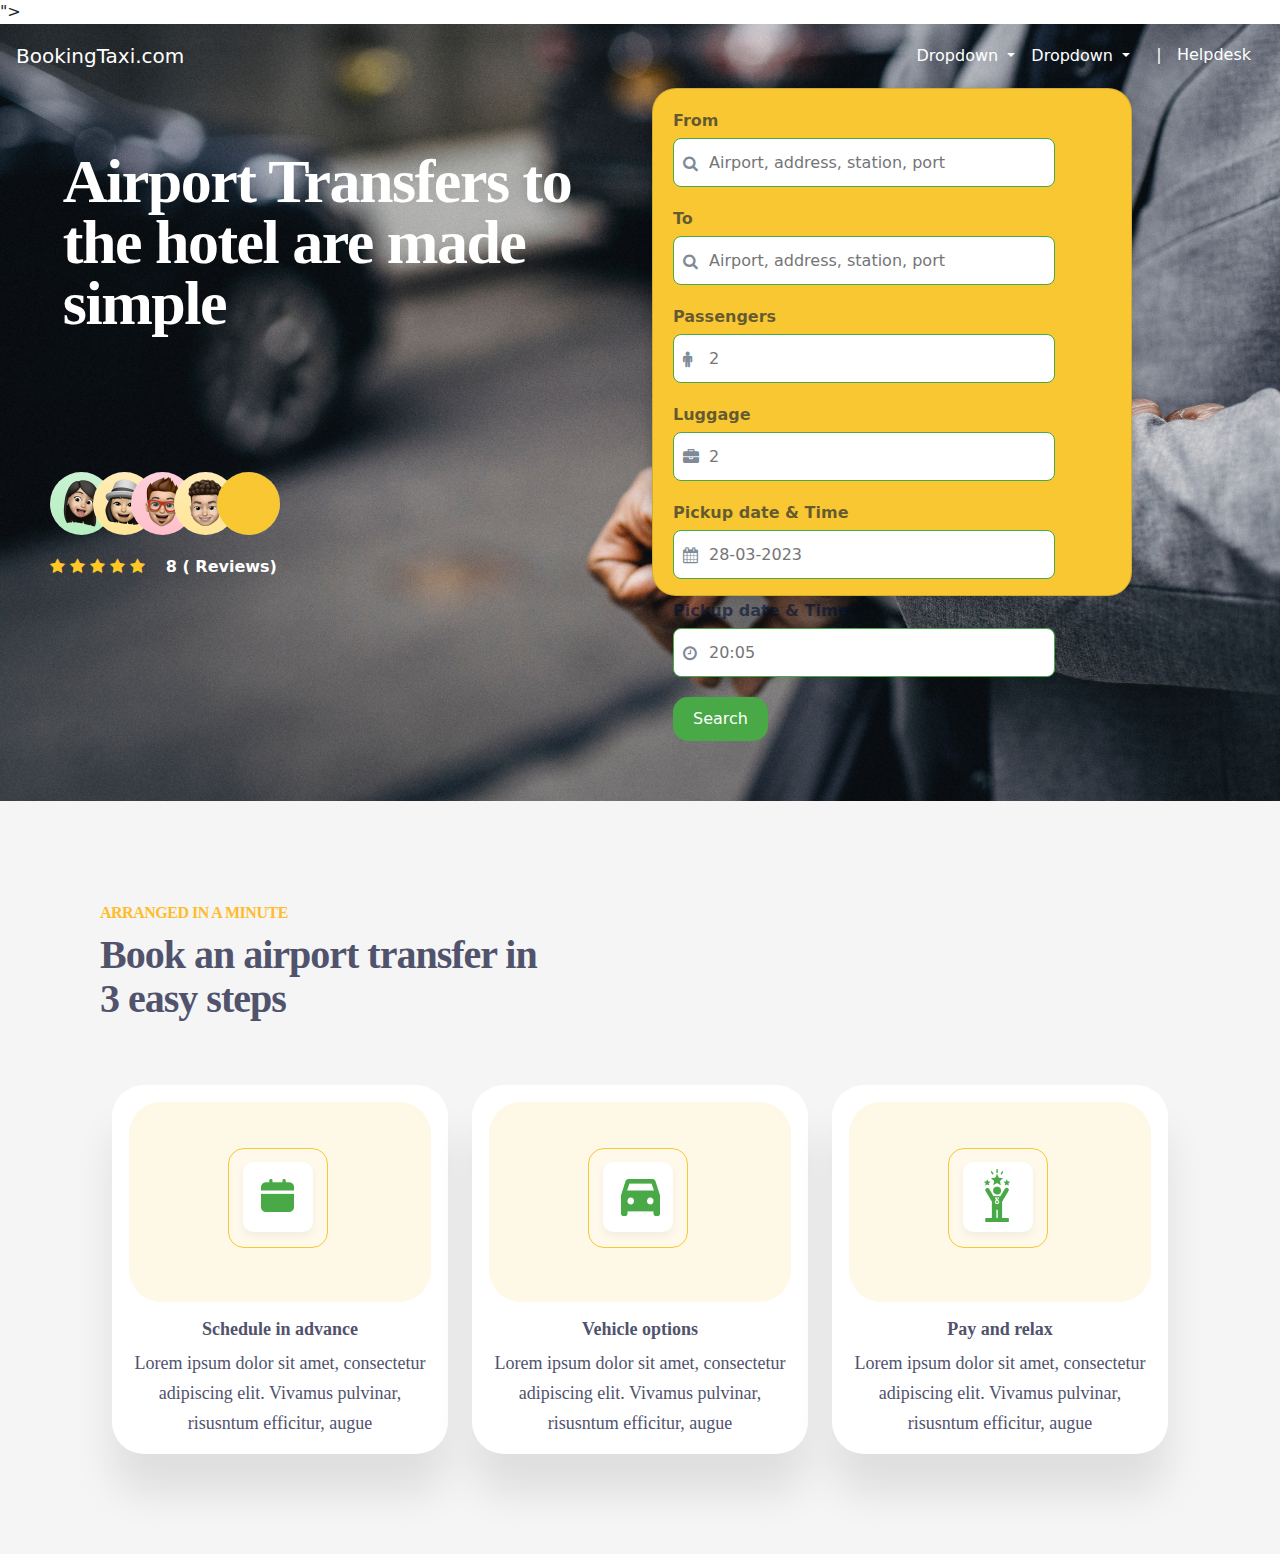
==== bookingtaxi.html @ 2730c4b6 "new" ====
<!DOCTYPE html>
<html lang="en">

<head>
    <meta charset="UTF-8">
    <meta http-equiv="X-UA-Compatible" content="IE=edge">
    <meta name="viewport" content="width=device-width, initial-scale=1.0">
    <title>BookingTaxi</title>
    <link rel="stylesheet" href="	https://cdn.jsdelivr.net/npm/bootstrap@5.3.0-alpha1/dist/css/bootstrap.min.css">
    <script src="https://cdn.jsdelivr.net/npm/bootstrap@5.3.0-alpha1/dist/js/bootstrap.bundle.min.js"></script>
    <link rel="stylesheet" href="st.css">
    <link rel="stylesheet" href="https://cdnjs.cloudflare.com/ajax/libs/font-awesome/4.7.0/css/font-awesome.min.css">">
</head>

<body>
    <div class="main">

        <div class="container-fluid">
            <div class="row">
                <div class="col-12 p-1">
                    <nav class="navbar navbar-expand-lg bg-transparent">
                        <div class="container-fluid">
                            <a class="navbar-brand text-white" href="#">BookingTaxi.com</a>
                            <button class="navbar-toggler" type="button" data-bs-toggle="collapse"
                                data-bs-target="#navbarSupportedContent" aria-controls="navbarSupportedContent"
                                aria-expanded="false" aria-label="Toggle navigation">
                                <span class="navbar-toggler-icon"></span>
                            </button>
                            <div class="collapse navbar-collapse justify-content-end" id="navbarSupportedContent">
                                <ul class="navbar-nav mr-auto ">
                                    <li class="nav-item dropdown">
                                        <a class="nav-link dropdown-toggle text-white" href="#" role="button"
                                            data-bs-toggle="dropdown" aria-expanded="false">
                                            Dropdown
                                        </a>
                                        <ul class="dropdown-menu">
                                            <li><a class="dropdown-item" href="#">Action</a></li>
                                            <li><a class="dropdown-item" href="#">Another action</a></li>
                                            <li>
                                                <hr class="dropdown-divider">
                                            </li>
                                            <li><a class="dropdown-item" href="#">Something else here</a></li>
                                        </ul>
                                    </li>
                                    <li class="nav-item dropdown">
                                        <a class="nav-link dropdown-toggle text-white" href="#" role="button"
                                            data-bs-toggle="dropdown" aria-expanded="false">
                                            Dropdown
                                        </a>
                                        <ul class="dropdown-menu">
                                            <li><a class="dropdown-item" href="#">Action</a></li>
                                            <li><a class="dropdown-item" href="#">Another action</a></li>
                                            <li>
                                                <hr class="dropdown-divider">
                                            </li>
                                            <li><a class="dropdown-item" href="#">Something else here</a></li>
                                        </ul>
                                    </li> &nbsp;
                                    <a class="btn btn-transparent text-white" href="#" role="button">| &nbsp;
                                        Helpdesk</a>
                                </ul>

                            </div>
                        </div>
                    </nav>
                </div>
            </div>
        </div>
        <div class="row">
            <div class="col-md-6">
                <div class="heading">
                    <h4>Airport Transfers to the hotel are made simple </h4>
                </div>
                <div class="icons">
                    <img src="img/Ellipse 1.jpg" width="63px" height="63px">
                    <img src="img/Ellipse 2.jpg" width="63px" height="63px" style="position: relative;right: 25px;">
                    <img src="img/Ellipse 3.jpg" width="63px" height="63px" style="position: relative;right: 55px;">
                    <img src="img/Ellipse 4.jpg" width="63px" height="63px" style="position: relative;right: 80px;">
                    <img src="img/Ellipse 5.jpg" width="63px" height="63px" style="position: relative;right: 105px;">

                </div>
                <div class="star">
                    <i class="fa fa-star" style="color: #FFC728;position: relative;"></i>
                    <i class="fa fa-star" style="color: #FFC728;"></i>
                    <i class="fa fa-star" style="color: #FFC728;"></i>
                    <i class="fa fa-star" style="color: #FFC728;"></i>
                    <i class="fa fa-star" style="color: #FFC728;"></i>&nbsp; &nbsp; <strong style="color: white;">
                        8 ( Reviews)</strong>
                </div>
            </div>
            <div class="col-md-6">
                <div class="booking">
                    <form>
                        <div class="form-group">
                            <label for="name">From</label>
                            <div class="input-icon">
                                <i class="fa fa-search"></i>
                                <input type="text" id="name" name="name" placeholder="Airport, address, station, port">
                            </div>
                        </div>
                        <div class="form-group">
                            <label for="email">To</label>
                            <div class="input-icon">
                                <i class="fa fa-search"></i>
                                <input type="email" id="email" name="email"
                                    placeholder="Airport, address, station, port">
                            </div>
                        </div>
                        <div class="form-group">
                            <label for="password">Passengers</label>
                            <div class="input-icon">
                                <i class="fa fa-male"></i>
                                <input type="password" id="password" name="password" placeholder="2">
                            </div>
                        </div>
                        <div class="form-group">
                            <label for="password">Luggage</label>
                            <div class="input-icon">
                                <i class="fa fa-briefcase"></i>
                                <input type="password" id="password" name="password" placeholder="2">
                            </div>
                        </div>
                        <div class="form-group">
                            <label for="password">Pickup date & Time</label>
                            <div class="input-icon">
                                <i class="fa fa-calendar"></i>
                                <input type="password" id="password" name="password" placeholder="28-03-2023">
                            </div>
                        </div>
                        <div class="form-group">
                            <label for="password">Pickup date & Time</label>
                            <div class="input-icon">
                                <i class="fa fa-clock-o"></i>
                                <input type="password" id="password" name="password" placeholder="20:05">
                            </div>
                        </div>
                        <button type="search">Search</button>
                    </form>


                </div>

            </div>



        </div>
    </div>
    <div class="outer">
        <div class="inner">
            <h6>ARRANGED IN A MINUTE</h6>
            <p> Book an airport transfer in <br> 3 easy steps</p>
        </div>

        <br><br>
        <div class="container">
            <div class="row">
              <div class="col-md-4">
                <div class="card">
                    <div class="card1">
                        <div class="card2">
                            <div class="card3">
                                <img src="img/card1.jpg" alt="">
                            </div>
                           
                        </div>
                        
                    </div>
                 
                  <div class="card-body">
                    <h5 class="card-title">Schedule in advance</h5>
                    <p class="card-text">Lorem ipsum dolor sit amet, consectetur adipiscing elit. Vivamus pulvinar, risusntum efficitur, augue </p>
                  
                  </div>
                </div>
              </div>
              <div class="col-md-4">
                <div class="card">
                    <div class="card11">
                        <div class="card22">
                            <div class="card33">
                                <img src="img/card2.jpg" alt="">
                            </div>
                           
                        </div>
                        
                    </div>
                  <div class="card-body">
                    <h5 class="card-title">Vehicle options</h5>
                    <p class="card-text">Lorem ipsum dolor sit amet, consectetur adipiscing elit. Vivamus pulvinar, risusntum efficitur, augue </p>
                  
                  </div>
                </div>
              </div>
              <div class="col-md-4">
                <div class="card">
                    <div class="card111">
                        <div class="card222">
                            <div class="card333">
                                <img src="img/card3.jpg" alt="">
                            </div>
                           
                        </div>
                        
                    </div>
                  <div class="card-body">
                    <h5 class="card-title">Pay and relax</h5>
                    <p class="card-text">Lorem ipsum dolor sit amet, consectetur adipiscing elit. Vivamus pulvinar, risusntum efficitur, augue </p>
                    
                  </div>
                </div>
              </div>
            </div>
          </div>
          
    </div>



</body>

</html>
---- st.css ----
.main {
    width: 100%;
    background-image: url(img/background.jpg);

    height: 777px;
    background-size: cover;
    background-position: center;
    background-repeat: no-repeat;
}

.heading h4 {
    width: 589px;
    height: 183px;
    font-family: 'IBM Plex Sans';
    font-style: normal;
    font-weight: 700;
    font-size: 62px;
    line-height: 61px;

    align-items: center;
    letter-spacing: -1.5px;
    margin-top: 10%;
    margin-left: 10%;
    color: #FFFFFF;
}

.icons {
    position: relative;
    top: 130px;
    left: 50px;
}

.icons img {
    border-radius: 35px;
}

.star {
    position: relative;
    top: 150px;
    left: 50px;
}

.booking {
    background: #F8C732;
    border: 1px solid rgba(0, 17, 51, 0.15);
    box-shadow: 0px 0px 15px rgba(0, 0, 0, 0.25);
    border-radius: 24px;
    height: 508px;
    width: 480px;
    padding: 20px;
    box-sizing: border-box;
}

.form-group {
    margin-bottom: 20px;
}

.form-group label {
    display: block;
    font-weight: bold;
    margin-bottom: 5px;
}

.input-icon {
    position: relative;
}

.input-icon i {
    position: absolute;
    left: 10px;
    top: 50%;
    transform: translateY(-50%);
    color: #7E8A96;
}

.input-icon input {
    padding-left: 35px;
    background: #FFFFFF;
    box-sizing: border-box;
height: 49px;
width: 382px;
    border: 1px solid #48A946;
    border-radius: 8px;
}

button[type="search"] {
    background-color: #48A946;
    color: #FFFFFF;
    border: none;
    padding: 10px 20px;
    border-radius: 15px;
    cursor: pointer;
}
.form-group label{
    color: rgba(0, 17, 51, 0.6);
    align-items: center;
}
.outer{
    background: #F5F5F5;
    padding: 100px;
}
.inner h6{
    color:  #FFBC2B;
    font-family: 'IBM Plex Sans';
font-style: normal;
font-weight: 700;
font-size: 16px;
line-height: 24px;
display: flex;
letter-spacing: -0.5px;
text-transform: uppercase;
}
.inner p{
    font-family: 'IBM Plex Sans';
font-style: normal;
font-weight: 700;
font-size: 40px;
line-height: 44px;
display: flex;
align-items: center;
letter-spacing: -1px;
color: #51536D;
}
.card-text{
    font-family: 'IBM Plex Sans';
font-style: normal;
font-weight: 400;
font-size: 18px;
line-height: 30px;
display: flex;
align-items: center;
text-align: center;
color: #51536D;
}
.card-title{
    font-family: 'IBM Plex Sans';
font-style: normal;
font-weight: 700;
font-size: 18px;
line-height: 22px;
align-items: center;
text-align: center;
color: #51536D;

}
.card1{
    background: rgba(248, 199, 50, 0.12);
    box-sizing: border-box;
    display: block;
    width: 90%;
    height: 200px;
    border-radius: 32px;
    padding: 20px;
    margin-top: 5%;
    margin-left: 5%;
}
.card2{
width: 100px;
height: 100px;
margin-left: 30%;
margin-top: 10%;
background: rgba(255, 255, 255, 0.2);
border: 1px solid #F8C732;
border-radius: 16px;
}
.card3{
    background: #FFFFFF;
    box-shadow: 0px 4px 9px rgba(0, 0, 0, 0.05);
width: 70px;
height: 70px;
background: #FFFFFF;
border-radius: 10px;
margin-top: 13%;
margin-left: 15%;

}
.card3 img{
    margin-top: 25%;
    margin-left: 25%;
}
.card11{
    background: rgba(248, 199, 50, 0.12);
    box-sizing: border-box;
    display: block;
    width: 90%;
    height: 200px;
    border-radius: 32px;
    padding: 20px;
    margin-top: 5%;
    margin-left: 5%;
}
.card22{
width: 100px;
height: 100px;
margin-left: 30%;
margin-top: 10%;
background: rgba(255, 255, 255, 0.2);
border: 1px solid #F8C732;
border-radius: 16px;
}
.card33{
    background: #FFFFFF;
    box-shadow: 0px 4px 9px rgba(0, 0, 0, 0.05);
width: 70px;
height: 70px;
background: #FFFFFF;
border-radius: 10px;
margin-top: 13%;
margin-left: 15%;

}
.card33 img{
    margin-top: 25%;
    margin-left: 25%;
}
.card111{
    background: rgba(248, 199, 50, 0.12);
    box-sizing: border-box;
    display: block;
    width: 90%;
    height: 200px;
    border-radius: 32px;
    padding: 20px;
    margin-top: 5%;
    margin-left: 5%;
}
.card222{
width: 100px;
height: 100px;
margin-left: 30%;
margin-top: 10%;
background: rgba(255, 255, 255, 0.2);
border: 1px solid #F8C732;
border-radius: 16px;
}
.card333{
    background: #FFFFFF;
    box-shadow: 0px 4px 9px rgba(0, 0, 0, 0.05);
width: 70px;
height: 70px;
background: #FFFFFF;
border-radius: 10px;
margin-top: 13%;
margin-left: 15%;

}
.card333 img{
    margin-top: 10%;
    margin-left: 30%;
}
.card{
    background: #FFFFFF;
    box-shadow: 0px 40px 40px rgba(0, 0, 0, 0.09);
    border-radius: 32px;
    border: none;
}
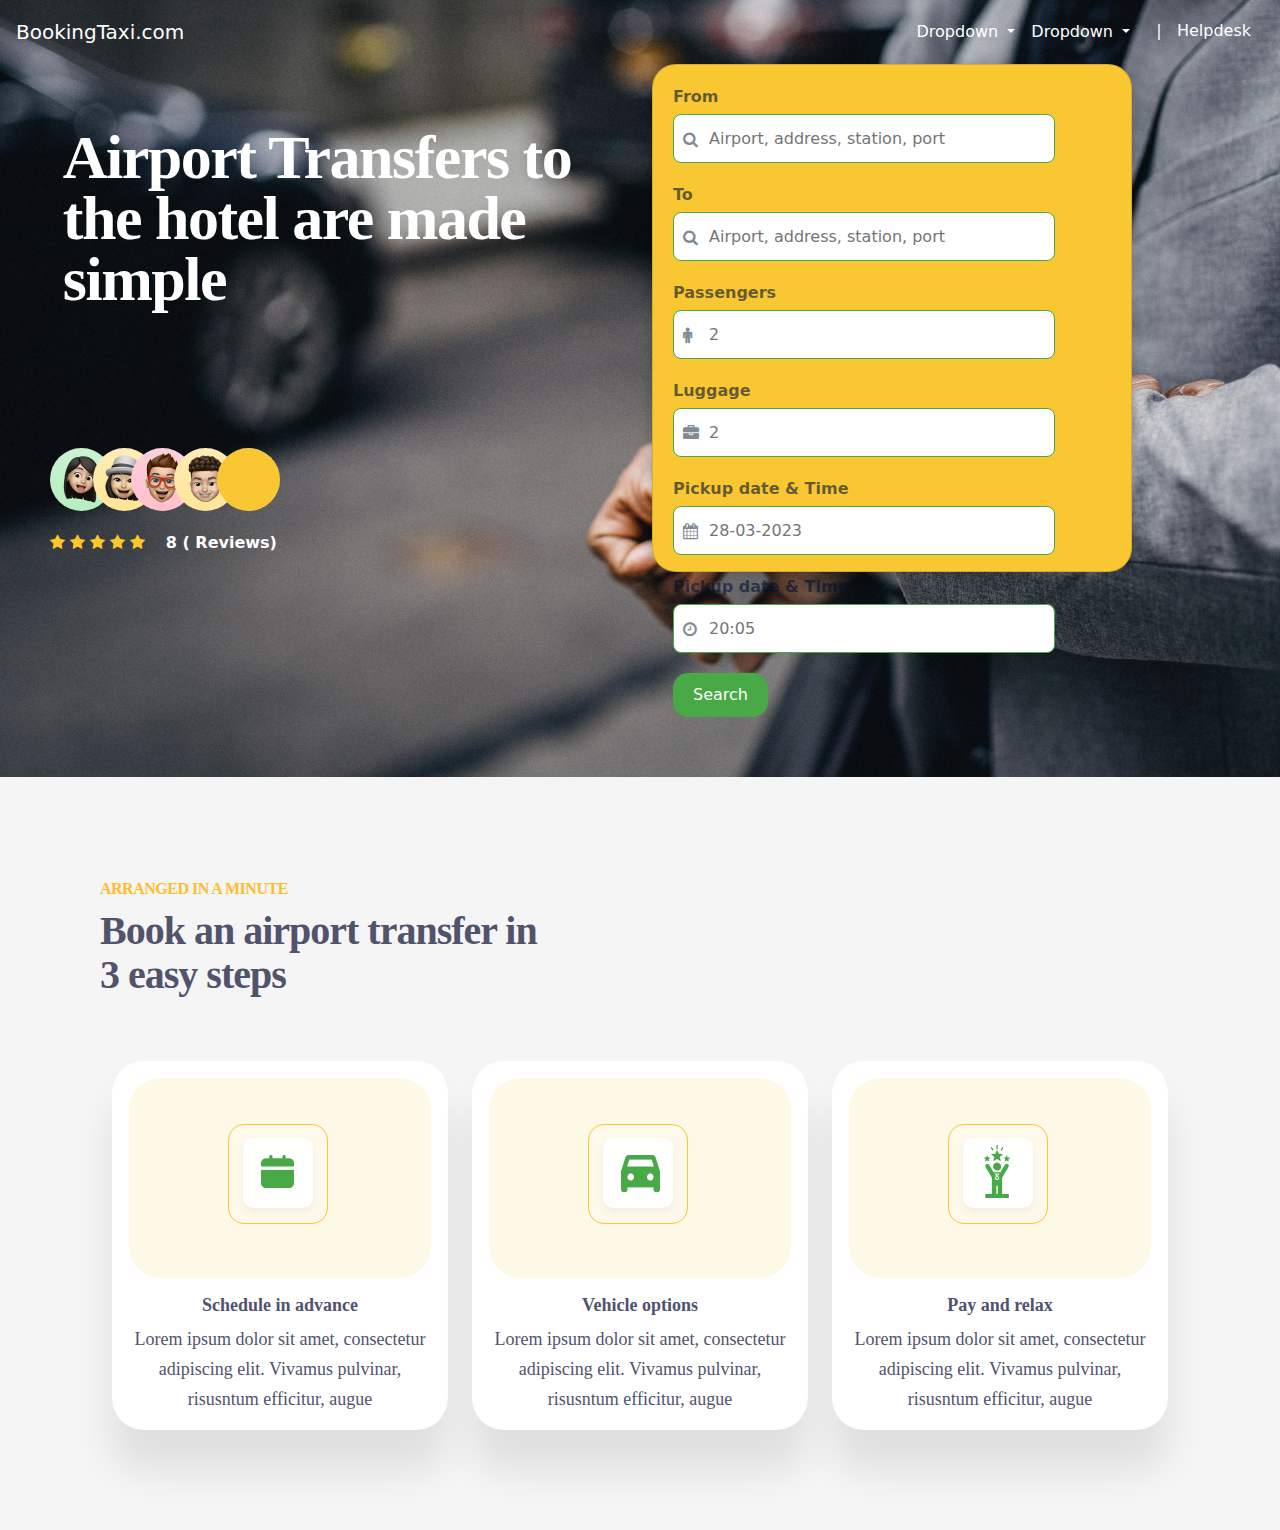
==== commit fb2bcd1d: "new" ====
--- a/bookingtaxi.html
+++ b/bookingtaxi.html
@@ -9,7 +9,7 @@
     <link rel="stylesheet" href="	https://cdn.jsdelivr.net/npm/bootstrap@5.3.0-alpha1/dist/css/bootstrap.min.css">
     <script src="https://cdn.jsdelivr.net/npm/bootstrap@5.3.0-alpha1/dist/js/bootstrap.bundle.min.js"></script>
     <link rel="stylesheet" href="st.css">
-    <link rel="stylesheet" href="https://cdnjs.cloudflare.com/ajax/libs/font-awesome/4.7.0/css/font-awesome.min.css">">
+    <link rel="stylesheet" href="https://cdnjs.cloudflare.com/ajax/libs/font-awesome/4.7.0/css/font-awesome.min.css">
 </head>
 
 <body>
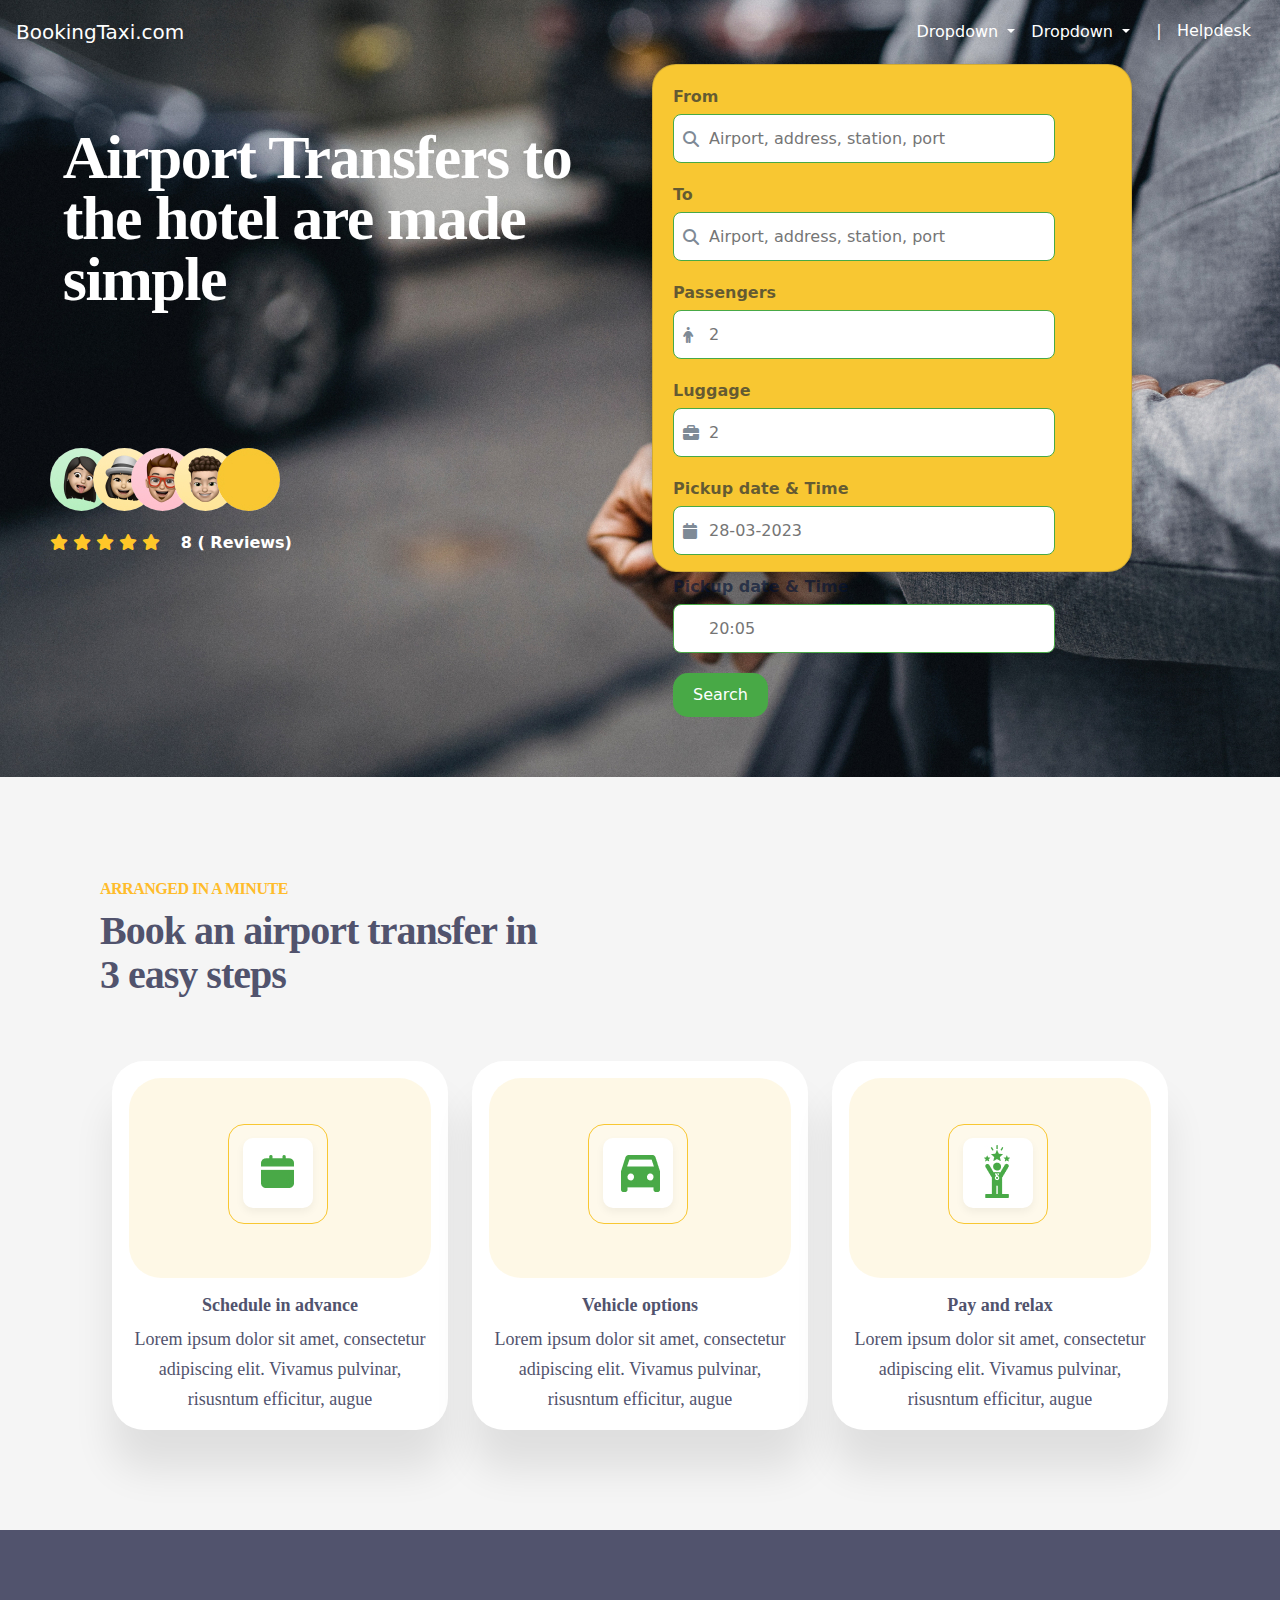
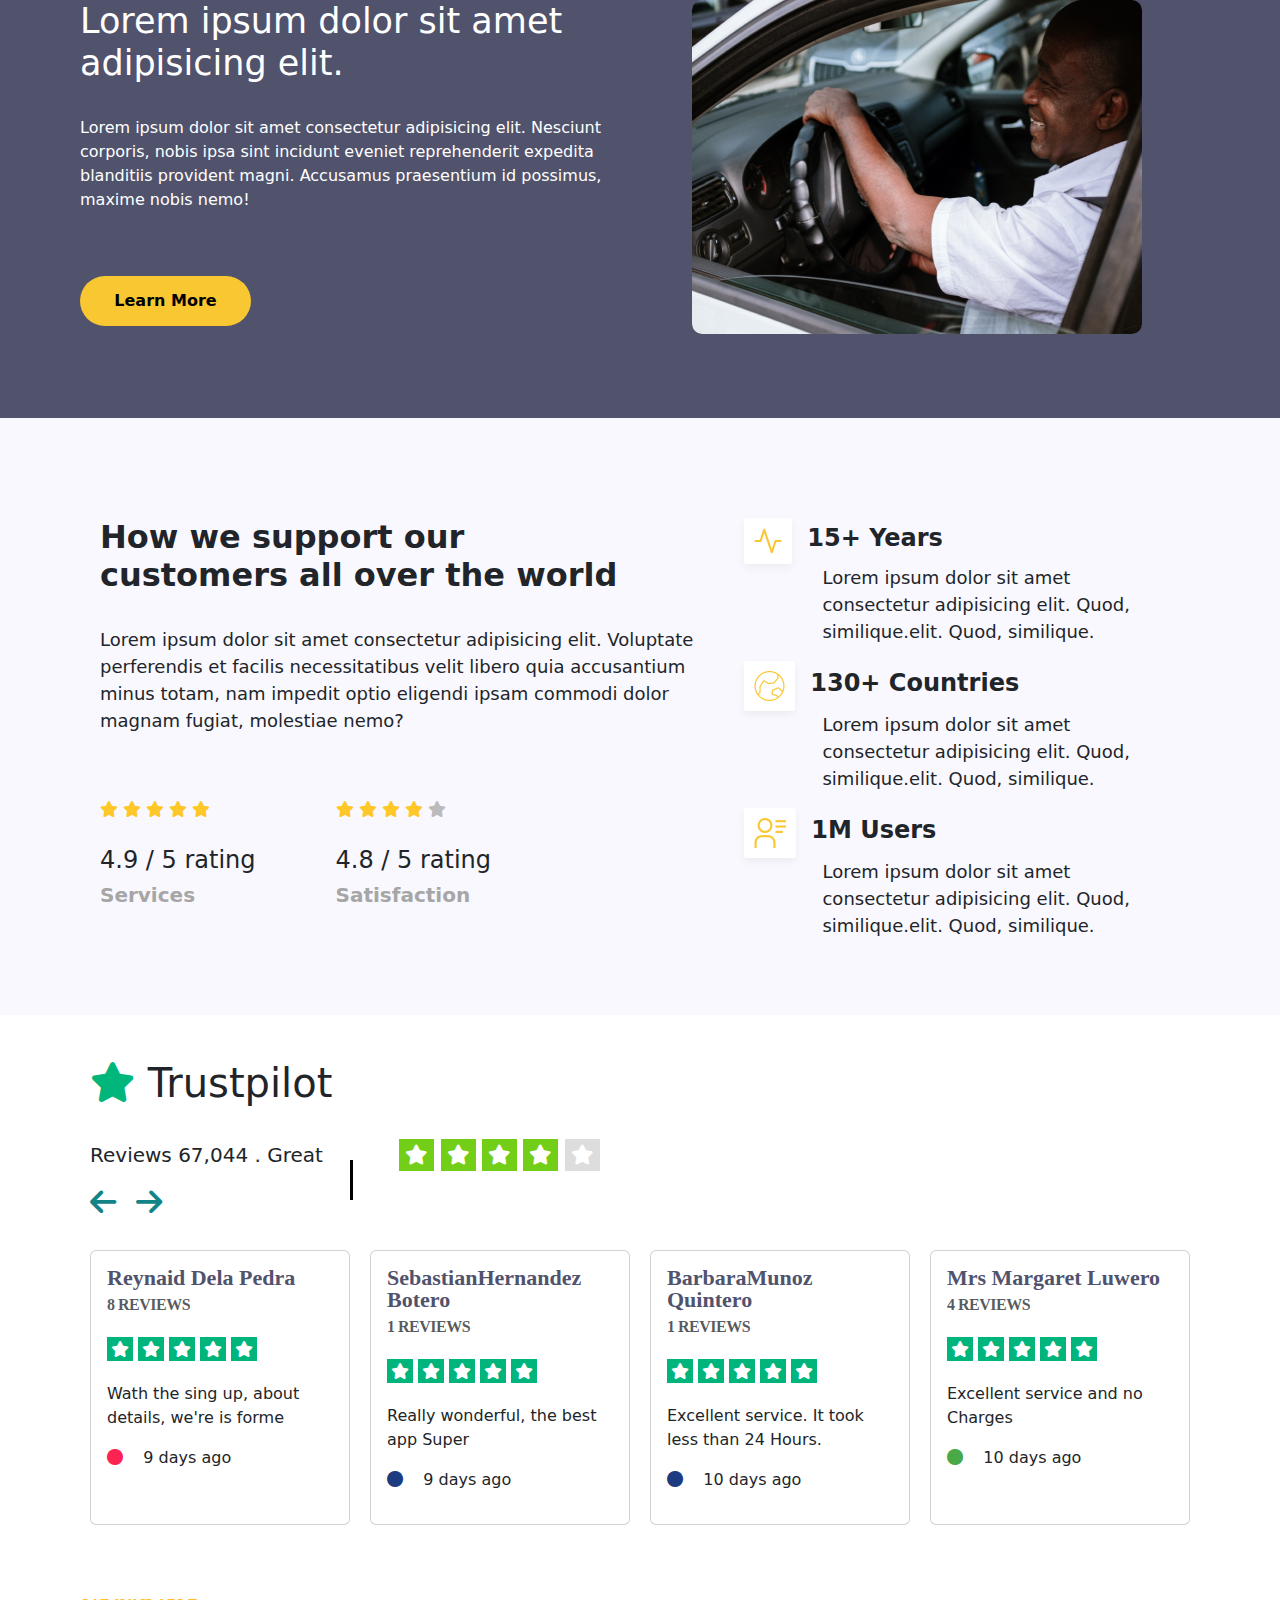
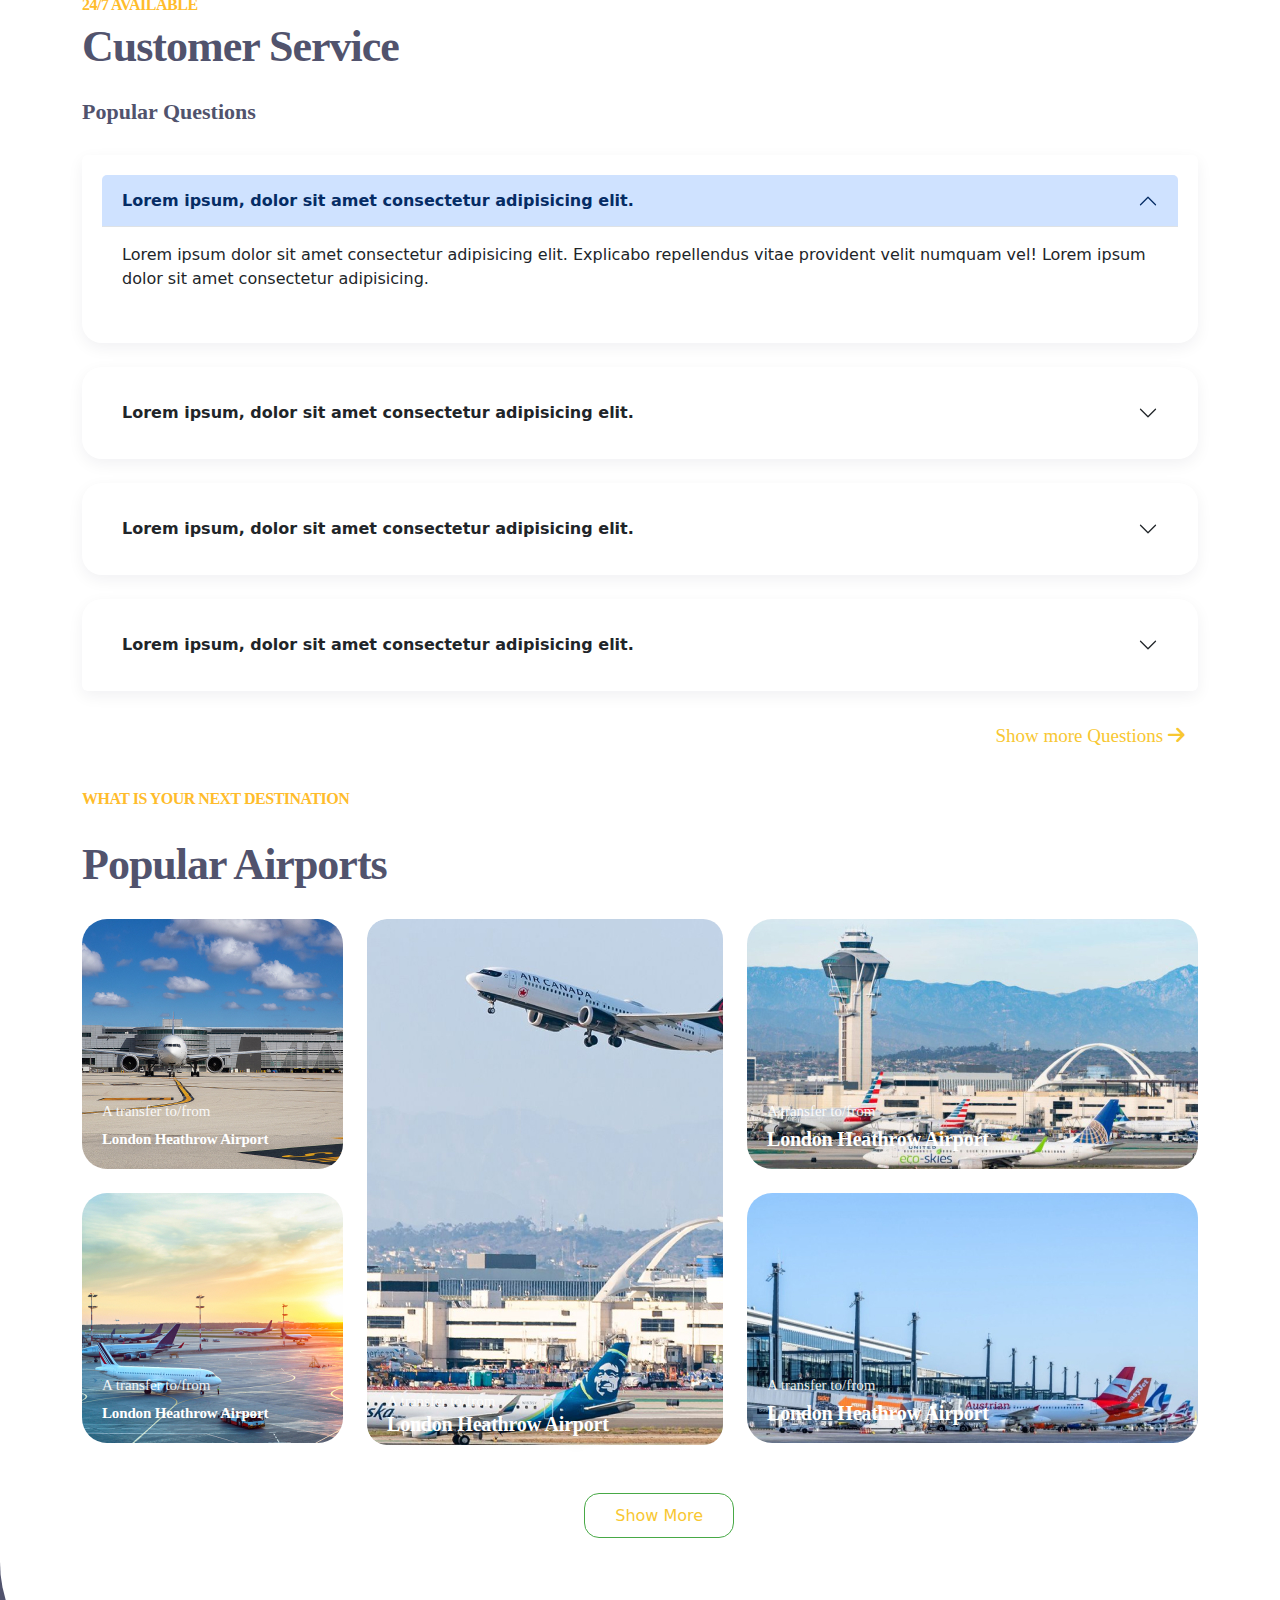
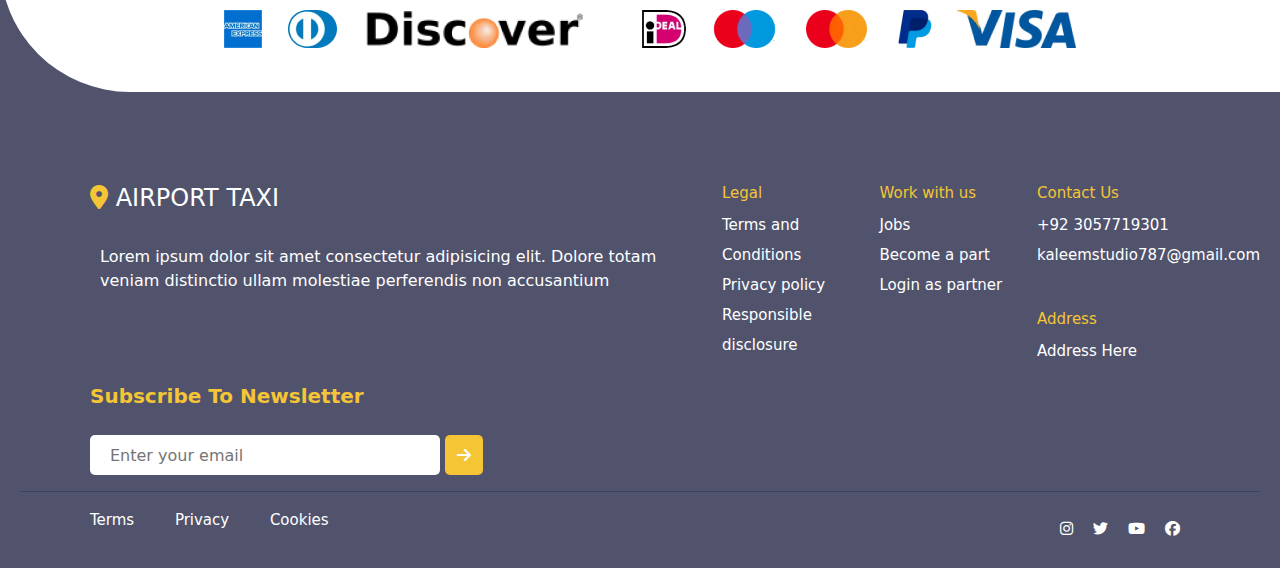
==== commit d3ec788f: "new" ====
--- a/bookingtaxi.html
+++ b/bookingtaxi.html
@@ -10,6 +10,8 @@
     <script src="https://cdn.jsdelivr.net/npm/bootstrap@5.3.0-alpha1/dist/js/bootstrap.bundle.min.js"></script>
     <link rel="stylesheet" href="st.css">
     <link rel="stylesheet" href="https://cdnjs.cloudflare.com/ajax/libs/font-awesome/4.7.0/css/font-awesome.min.css">
+    <link rel="stylesheet" href="https://cdnjs.cloudflare.com/ajax/libs/font-awesome/6.3.0/css/all.min.css">
+ 
 </head>
 
 <body>
@@ -79,7 +81,7 @@
                     <img src="img/Ellipse 5.jpg" width="63px" height="63px" style="position: relative;right: 105px;">
 
                 </div>
-                <div class="star">
+                <div class="st">
                     <i class="fa fa-star" style="color: #FFC728;position: relative;"></i>
                     <i class="fa fa-star" style="color: #FFC728;"></i>
                     <i class="fa fa-star" style="color: #FFC728;"></i>
@@ -153,69 +155,461 @@
         </div>
 
         <br><br>
+        <div class="divcard">
+            <div class="container">
+                <div class="row">
+                    <div class="col-md-4">
+                        <div class="card">
+                            <div class="card1">
+                                <div class="card2">
+                                    <div class="card3">
+                                        <img src="img/card1.jpg" alt="">
+                                    </div>
+    
+                                </div>
+    
+                            </div>
+    
+                            <div class="card-body">
+                                <h5 class="card-title">Schedule in advance</h5>
+                                <p class="card-text">Lorem ipsum dolor sit amet, consectetur adipiscing elit. Vivamus
+                                    pulvinar, risusntum efficitur, augue </p>
+    
+                            </div>
+                        </div>
+                    </div>
+                    <div class="col-md-4">
+                        <div class="card">
+                            <div class="card11">
+                                <div class="card22">
+                                    <div class="card33">
+                                        <img src="img/card2.jpg" alt="">
+                                    </div>
+    
+                                </div>
+    
+                            </div>
+                            <div class="card-body">
+                                <h5 class="card-title">Vehicle options</h5>
+                                <p class="card-text">Lorem ipsum dolor sit amet, consectetur adipiscing elit. Vivamus
+                                    pulvinar, risusntum efficitur, augue </p>
+    
+                            </div>
+                        </div>
+                    </div>
+                    <div class="col-md-4">
+                        <div class="card">
+                            <div class="card111">
+                                <div class="card222">
+                                    <div class="card333">
+                                        <img src="img/card3.jpg" alt="">
+                                    </div>
+    
+                                </div>
+    
+                            </div>
+                            <div class="card-body">
+                                <h5 class="card-title">Pay and relax</h5>
+                                <p class="card-text">Lorem ipsum dolor sit amet, consectetur adipiscing elit. Vivamus
+                                    pulvinar, risusntum efficitur, augue </p>
+    
+                            </div>
+                        </div>
+                    </div>
+                </div>
+            </div>
+        </div>
+       
+
+    </div>
+    <div class="outer2">
+        <div class="container-fluid1">
+            <div class="row">
+                <div class="col-md-6">
+                    <h3>Lorem ipsum dolor sit amet adipisicing elit.</h3><br>
+                    <p>Lorem ipsum dolor sit amet consectetur adipisicing elit. Nesciunt corporis, nobis ipsa sint
+                        incidunt eveniet reprehenderit expedita blanditiis provident magni. Accusamus praesentium id
+                        possimus,<br> maxime nobis nemo!</p>
+                    <br><br>
+                    <button>Learn More</button>
+                </div>
+                <div class="col-md-6">
+                    <img class="img-fluid" src="/img/img.png" alt="">
+                </div>
+
+            </div>
+        </div>
+    </div>
+    <!-- section -->
+    <div class="container-fluid2">
+        <div class="row">
+            <div class="col-md-7">
+                <h2>How we support our <br> customers all over the world</h2><br>
+                <p>Lorem ipsum dolor sit amet consectetur adipisicing elit. Voluptate perferendis et facilis
+                    necessitatibus velit libero quia accusantium minus totam, nam impedit optio eligendi ipsam
+                    commodi dolor magnam fugiat, molestiae nemo?</p><br><br>
+                <div class="star">
+                    <div class="star1">
+                        <i class="fa fa-star" style="color: #FFC728;"></i>
+                        <i class="fa fa-star" style="color: #FFC728;"></i>
+                        <i class="fa fa-star" style="color: #FFC728;"></i>
+                        <i class="fa fa-star" style="color: #FFC728;"></i>
+                        <i class="fa fa-star" style="color: #FFC728;"></i>
+                        <br><br>
+                        <h4>4.9 / 5 rating</h4>
+                        <h5>Services</h5>
+                    </div>
+                    <div class="Star2">
+                        <i class="fa fa-star" style="color: #FFC728;"></i>
+                        <i class="fa fa-star" style="color: #FFC728;"></i>
+                        <i class="fa fa-star" style="color: #FFC728;"></i>
+                        <i class="fa fa-star" style="color: #FFC728;"></i>
+                        <i class="fa fa-star" style="color: #BBBBBB;"></i>
+                        <br><br>
+                        <h4>4.8 / 5 rating</h4>
+                        <h5>Satisfaction</h5>
+                    </div>
+                </div>
+
+
+
+            </div>
+            <div class="col-md-5">
+                <div class="years1">
+                    <div class="years">
+                        <img src="img/Vector1.png" alt="">&nbsp;&nbsp;
+                        <strong>15+ Years</strong>
+                        <p>Lorem ipsum dolor sit amet consectetur adipisicing elit. Quod, similique.elit. Quod,
+                            similique.</p>
+                    </div>
+                    <div class="years">
+                        <img src="img/Vecto2r.png" alt=""> &nbsp;
+                        <strong>130+ Countries </strong>
+                        <p>Lorem ipsum dolor sit amet consectetur adipisicing elit. Quod, similique.elit. Quod,
+                            similique.</p>
+                    </div>
+                    <div class="years">
+                        <img src="img/Vector3.png" alt=""> &nbsp;
+                        <strong>1M Users</strong>
+                        <p>Lorem ipsum dolor sit amet consectetur adipisicing elit. Quod, similique.elit. Quod,
+                            similique.</p>
+                    </div>
+                </div>
+
+            </div>
+        </div>
+    </div>
+    <br>
+    <!-- section -->
+    <div class="count">
         <div class="container">
+            <div class="head">
+                <h1><i class="fa-solid fa-star" style="color:  #00B67A;"></i> Trustpilot</h1><br>
+    
+                <div class="star">
+                    <p>Reviews 67,044 . Great
+                        <i class="fa-solid fa-star" style="color: white;"></i>
+                        <i class="fa-solid fa-star" style="color: white;"></i>
+                        <i class="fa-solid fa-star" style="color: white;"></i>
+                        <i class="fa-solid fa-star" style="color: white;"></i>
+                        <i class="fa-solid fa-star"
+                            style="color: white; background-color: #DDDDDD;border: 1px solid #DDDDDD;"></i>
+                    </p>
+                </div>
+                <div class="vl"></div>
+                <div class="icon">
+                    <i class="fa-sharp fa-solid fa-arrow-left" style="color: #128387;"></i> &nbsp;&nbsp;
+                    <i class="fa-sharp fa-solid fa-arrow-right" style="color: #128387;"></i>
+                </div>
+            </div>
+            <div class="cards">
+                <div class="card" style="width: 18rem;">
+                    <div class="card-body">
+                        <h5 class="card-title">Reynaid Dela Pedra</h5>
+                        <h6 class="card-subtitle mb-2 text-muted">8 reviews</h6>
+                        <div class="star-1">
+                            <i class="fa-solid fa-star" style="color: white;"></i>
+                            <i class="fa-solid fa-star" style="color: white;"></i>
+                            <i class="fa-solid fa-star" style="color: white;"></i>
+                            <i class="fa-solid fa-star" style="color: white;"></i>
+                            <i class="fa-solid fa-star" style="color: white;"></i>
+                        </div>
+                        <p class="card-text">Wath the sing up, about details, we're is forme</p>
+                        <p> <i class="fa-solid fa-circle" style="color: #FF2353;"></i> &nbsp;&nbsp; 9 days ago</p>
+                    </div>
+                </div>
+                <div class="card" style="width: 18rem;">
+                    <div class="card-body">
+                        <h5 class="card-title">SebastianHernandez Botero</h5>
+                        <h6 class="card-subtitle mb-2 text-muted">1 reviews</h6>
+                        <div class="star-1">
+                            <i class="fa-solid fa-star" style="color: white;"></i>
+                            <i class="fa-solid fa-star" style="color: white;"></i>
+                            <i class="fa-solid fa-star" style="color: white;"></i>
+                            <i class="fa-solid fa-star" style="color: white;"></i>
+                            <i class="fa-solid fa-star" style="color: white;"></i>
+                        </div>
+                        <p class="card-text">Really wonderful, the best app Super</p>
+                        <p> <i class="fa-solid fa-circle" style="color: #1D3B80;"></i> &nbsp;&nbsp; 9 days ago</p>
+                    </div>
+                </div>
+                <div class="card" style="width: 18rem;">
+                    <div class="card-body">
+                        <h5 class="card-title">BarbaraMunoz Quintero</h5>
+                        <h6 class="card-subtitle mb-2 text-muted">1 reviews</h6>
+                        <div class="star-1">
+                            <i class="fa-solid fa-star" style="color: white;"></i>
+                            <i class="fa-solid fa-star" style="color: white;"></i>
+                            <i class="fa-solid fa-star" style="color: white;"></i>
+                            <i class="fa-solid fa-star" style="color: white;"></i>
+                            <i class="fa-solid fa-star" style="color: white;"></i>
+                        </div>
+                        <p class="card-text">Excellent service. It took less than 24 Hours.</p>
+                        <p> <i class="fa-solid fa-circle" style="color: #1D3B80;"></i> &nbsp;&nbsp; 10 days ago</p>
+                    </div>
+                </div>
+                <div class="card" style="width: 18rem;">
+                    <div class="card-body">
+                        <h5 class="card-title">Mrs Margaret Luwero</h5>
+                        <h6 class="card-subtitle mb-2 text-muted">4 reviews</h6>
+                        <div class="star-1">
+                            <i class="fa-solid fa-star" style="color: white;"></i>
+                            <i class="fa-solid fa-star" style="color: white;"></i>
+                            <i class="fa-solid fa-star" style="color: white;"></i>
+                            <i class="fa-solid fa-star" style="color: white;"></i>
+                            <i class="fa-solid fa-star" style="color: white;"></i>
+                        </div>
+                        <p class="card-text">Excellent service and no <br> Charges</p>
+                        <p> <i class="fa-solid fa-circle" style="color: #48A946;"></i> &nbsp;&nbsp; 10 days ago</p>
+                    </div>
+                </div>
+    
+            </div>
+        </div>
+    </div>
+
+<br><br>
+
+
+<!-- section -->
+    <div class="container">
+        <h6>24/7 Available</h6>
+        <h4>Customer Service</h4><br>
+        <h5>Popular Questions</h5>
+    </div>
+    <br>
+    <div class="container">
+        <div class="accordion" id="accordionExample">
+            <div class="accordion-item">
+                <h2 class="accordion-header" id="headingOne">
+                    <button class="accordion-button" type="button" data-bs-toggle="collapse"
+                        data-bs-target="#collapseOne" aria-expanded="true" aria-controls="collapseOne">
+                        <strong>Lorem ipsum, dolor sit amet consectetur adipisicing elit.</strong>
+                    </button>
+                </h2>
+                <div id="collapseOne" class="accordion-collapse collapse show" aria-labelledby="headingOne"
+                    data-bs-parent="#accordionExample">
+                    <div class="accordion-body">
+                        <p>Lorem ipsum dolor sit amet consectetur adipisicing elit. Explicabo repellendus vitae
+                            provident velit numquam vel! Lorem ipsum dolor sit amet consectetur adipisicing.</p>
+                    </div>
+                </div>
+            </div> <br>
+            <div class="accordion-item">
+                <h2 class="accordion-header" id="headingTwo">
+                    <button class="accordion-button collapsed" type="button" data-bs-toggle="collapse"
+                        data-bs-target="#collapseTwo" aria-expanded="false" aria-controls="collapseTwo">
+                        <strong>Lorem ipsum, dolor sit amet consectetur adipisicing elit.</strong>
+                    </button>
+                </h2>
+                <div id="collapseTwo" class="accordion-collapse collapse" aria-labelledby="headingTwo"
+                    data-bs-parent="#accordionExample">
+                    <div class="accordion-body">
+                        <p>Lorem ipsum dolor sit amet consectetur adipisicing elit. Explicabo repellendus vitae
+                            provident velit numquam vel! Lorem ipsum dolor sit amet consectetur adipisicing.</p>
+                    </div>
+                </div>
+            </div><br>
+            <div class="accordion-item">
+                <h2 class="accordion-header" id="headingThree">
+                    <button class="accordion-button collapsed" type="button" data-bs-toggle="collapse"
+                        data-bs-target="#collapseThree" aria-expanded="false" aria-controls="collapseThree">
+                        <strong>Lorem ipsum, dolor sit amet consectetur adipisicing elit.</strong>
+                    </button>
+                </h2>
+                <div id="collapseThree" class="accordion-collapse collapse" aria-labelledby="headingThree"
+                    data-bs-parent="#accordionExample">
+                    <div class="accordion-body">
+                        <p>Lorem ipsum dolor sit amet consectetur adipisicing elit. Explicabo repellendus vitae
+                            provident velit numquam vel! Lorem ipsum dolor sit amet consectetur adipisicing.</p>
+                    </div>
+                </div>
+            </div><br>
+            <div class="accordion-item">
+                <h2 class="accordion-header" id="headingThree">
+                    <button class="accordion-button collapsed " type="button" data-bs-toggle="collapse"
+                        data-bs-target="#collapseThree" aria-expanded="false" aria-controls="collapseThree">
+                        <strong>Lorem ipsum, dolor sit amet consectetur adipisicing elit.</strong>
+                    </button>
+                </h2>
+                <div id="collapseThree" class="accordion-collapse collapse" aria-labelledby="headingThree"
+                    data-bs-parent="#accordionExample">
+                    <div class="accordion-body">
+                        <p>Lorem ipsum dolor sit amet consectetur adipisicing elit. Explicabo repellendus vitae
+                            provident velit numquam vel! Lorem ipsum dolor sit amet consectetur adipisicing.</p>
+                    </div>
+                </div>
+            </div>
+            <br>
+        </div>
+        <div class="button1">
+            <a class="btn btn-transparent" href="#" role="button">Show more Questions
+                <i class="fa fa-arrow-right" aria-hidden="true"></i>
+            </a>
+        </div>
+
+    </div>
+    <br><br><br>
+    <div class="container">
+        <h6>WHAT IS YOUR NEXT DESTINATION</h6><br>
+        <h4>Popular Airports</h4><br>
+        <div class="row">
+            <div class="col-md-3">
+                <div class="img1">
+                    <div class="par1">
+                        <p>A transfer to/from</p>
+                    </div>
+                    <div class="par2">
+                        <p>London Heathrow Airport</p>
+                    </div>
+                </div><br>
+                <div class="img2">
+                    <div class="par1">
+                        <p>A transfer to/from</p>
+                    </div>
+                    <div class="par2">
+                        <p>London Heathrow Airport</p>
+                    </div>
+
+                </div>
+            </div>
+            <div class="col-md-4">
+                <div class="img3">
+                    <div class="p1">
+                        <p>A transfer to/from</p>
+                    </div>
+                      <div class="p2">   <p>London Heathrow Airport</p>
+                    </div>
+                     
+                </div>
+            </div>
+            <div class="col-md-5">
+                <div class="img11">
+                    <div class="par11">
+                        <p>A transfer to/from</p>
+                    </div>
+                    <div class="par22">
+                        <p>London Heathrow Airport</p>
+                    </div>
+                </div><br>
+                <div class="img22">
+                    <div class="par11">
+                        <p>A transfer to/from</p>
+                    </div>
+                    <div class="par22">
+                        <p>London Heathrow Airport</p>
+                    </div>
+
+                </div>
+            </div>
+        </div>
+          <br><br>
+          <div class="button2">
+            <a href="#" class="button">Show More</a>
+          </div>
+    </div>
+<br>
+<div class="container-fluid  foot" style="background-color: #51536D;">
+    <div class="container-fluid foot">
+        <div class="footer1">
+            <div class="container">
+                <table align="center">
+                    <tr>
+                        <td><img src="img/amex.png.webp.png" alt="" width="38px" height="38px"></td>
+                        <td><img src="img/dinersclub2.png.webp.png" alt="" width="49px" height="38px"></td>
+                        <td><img src="img/discovercard3.png.webp.png" alt="" width="218px" height="38px"></td>
+                        <td><img src="img/ideal4.png.webp.png" alt="" width="44px" height="38px"></td>
+                        <td><img src="img/maestro5.png.webp.png" alt="" width="63px" height="38px"></td>
+                        <td><img src="img/mastercard6.png.webp.png" alt="" width="61px" height="38px"></td>
+                        <td><img src="img/paypal7.png.webp.png" alt="" width="34px" height="38px"></td>
+                        <td><img src="img/visa8.png.webp.png" alt="" width="119px" height="38px"></td>
+                    </tr>
+                   </table>
+            </div>
+
+        </div>
+    </div>
+</div>
+<!-- footer -->
+<div class="footer3">
+    <div class="container-fluid"><br><br><br>
+        <div class="footer">
             <div class="row">
-              <div class="col-md-4">
-                <div class="card">
-                    <div class="card1">
-                        <div class="card2">
-                            <div class="card3">
-                                <img src="img/card1.jpg" alt="">
-                            </div>
-                           
-                        </div>
-                        
-                    </div>
-                 
-                  <div class="card-body">
-                    <h5 class="card-title">Schedule in advance</h5>
-                    <p class="card-text">Lorem ipsum dolor sit amet, consectetur adipiscing elit. Vivamus pulvinar, risusntum efficitur, augue </p>
-                  
-                  </div>
-                </div>
-              </div>
-              <div class="col-md-4">
-                <div class="card">
-                    <div class="card11">
-                        <div class="card22">
-                            <div class="card33">
-                                <img src="img/card2.jpg" alt="">
-                            </div>
-                           
-                        </div>
-                        
-                    </div>
-                  <div class="card-body">
-                    <h5 class="card-title">Vehicle options</h5>
-                    <p class="card-text">Lorem ipsum dolor sit amet, consectetur adipiscing elit. Vivamus pulvinar, risusntum efficitur, augue </p>
-                  
-                  </div>
-                </div>
-              </div>
-              <div class="col-md-4">
-                <div class="card">
-                    <div class="card111">
-                        <div class="card222">
-                            <div class="card333">
-                                <img src="img/card3.jpg" alt="">
-                            </div>
-                           
-                        </div>
-                        
-                    </div>
-                  <div class="card-body">
-                    <h5 class="card-title">Pay and relax</h5>
-                    <p class="card-text">Lorem ipsum dolor sit amet, consectetur adipiscing elit. Vivamus pulvinar, risusntum efficitur, augue </p>
-                    
-                  </div>
-                </div>
-              </div>
-            </div>
-          </div>
-          
-    </div>
-
-
+                <div class="col-6">
+                    <h4 style="color: white;"><i class="fa-solid fa-location-dot" style="color: #F6C535;"></i> AIRPORT TAXI</h4><br>
+                    <p>Lorem ipsum dolor sit amet consectetur adipisicing elit. Dolore totam
+                        veniam distinctio ullam molestiae perferendis non accusantium</p> <br><br><br>
+                    <strong>Subscribe To Newsletter</strong> <br> <br>
+                    <form>
+                        <input type="email" name="" placeholder="Enter your email">
+                        <i class="fa-solid fa-arrow-right"></i>
+                    </form>
+                </div>
+                <div class="col">
+                    <h4>Legal</h4>
+                    <ul class="list-unstyled">
+                        <li><a href="#">Terms and Conditions</a></li>
+                        <li><a href="#">Privacy policy</a></li>
+                        <li><a href="#">Responsible disclosure</a></li>
+                    </ul>
+                </div>
+                <div class="col">
+                    <h4>Work with us</h4>
+                    <ul class="list-unstyled">
+                        <li><a href="#">Jobs</a></li>
+                        <li><a href="#">Become a part</a></li>
+                        <li><a href="#">Login as partner</a></li>
+                    </ul>
+                </div>
+                <div class="col">
+                    <h4>Contact Us</h4>
+                    <ul class="list-unstyled">
+                        <li><a href="#">+92 3057719301</a></li>
+                        <li><a href="#">kaleemstudio787@gmail.com</a></li>
+                    </ul> <br>
+                    <h4>Address</h4>
+                    <ul class="list-unstyled">
+                        <li><a href="#">Address Here</a></li>
+                    </ul>
+                </div>
+            </div>
+            <hr style="color: #041434;">
+            <div class="last">
+                <p>
+                    <a href="#">Terms</a> &nbsp; &nbsp;&nbsp; &nbsp;
+                    <a href="#">Privacy</a> &nbsp; &nbsp;&nbsp; &nbsp;
+                    <a href="#">Cookies</a>
+                    <strong>
+                        <a href="#"><i class="fa-brands fa-facebook"></i></a>
+                        <a href="#"><i class="fa-brands fa-youtube"></i></a>
+                        <a href="#"><i class="fa-brands fa-twitter"></i></a>
+                        <a href="#"><i class="fa-brands fa-instagram"></i></a>
+                    </strong>
+                </p>
+            </div>
+        </div>
+    </div>
+</div>
 
 </body>
 
--- a/st.css
+++ b/st.css
@@ -1,6 +1,10 @@
+*{
+    margin: 0;
+    padding: 0;
+}
 .main {
     width: 100%;
-    background-image: url(img/background.jpg);
+    background-image: url('img/background.jpg');
 
     height: 777px;
     background-size: cover;
@@ -34,7 +38,7 @@
     border-radius: 35px;
 }
 
-.star {
+.st {
     position: relative;
     top: 150px;
     left: 50px;
@@ -77,8 +81,8 @@
     padding-left: 35px;
     background: #FFFFFF;
     box-sizing: border-box;
-height: 49px;
-width: 382px;
+    height: 49px;
+    width: 382px;
     border: 1px solid #48A946;
     border-radius: 8px;
 }
@@ -91,59 +95,66 @@
     border-radius: 15px;
     cursor: pointer;
 }
-.form-group label{
+
+.form-group label {
     color: rgba(0, 17, 51, 0.6);
     align-items: center;
 }
-.outer{
+
+.outer {
     background: #F5F5F5;
     padding: 100px;
 }
-.inner h6{
-    color:  #FFBC2B;
-    font-family: 'IBM Plex Sans';
-font-style: normal;
-font-weight: 700;
-font-size: 16px;
-line-height: 24px;
-display: flex;
-letter-spacing: -0.5px;
-text-transform: uppercase;
-}
-.inner p{
-    font-family: 'IBM Plex Sans';
-font-style: normal;
-font-weight: 700;
-font-size: 40px;
-line-height: 44px;
-display: flex;
-align-items: center;
-letter-spacing: -1px;
-color: #51536D;
-}
-.card-text{
-    font-family: 'IBM Plex Sans';
-font-style: normal;
-font-weight: 400;
-font-size: 18px;
-line-height: 30px;
-display: flex;
-align-items: center;
-text-align: center;
-color: #51536D;
-}
-.card-title{
-    font-family: 'IBM Plex Sans';
-font-style: normal;
-font-weight: 700;
-font-size: 18px;
-line-height: 22px;
-align-items: center;
-text-align: center;
-color: #51536D;
-
-}
-.card1{
+
+.inner h6 {
+    color: #FFBC2B;
+    font-family: 'IBM Plex Sans';
+    font-style: normal;
+    font-weight: 700;
+    font-size: 16px;
+    line-height: 24px;
+    display: flex;
+    letter-spacing: -0.5px;
+    text-transform: uppercase;
+}
+
+.inner p {
+    font-family: 'IBM Plex Sans';
+    font-style: normal;
+    font-weight: 700;
+    font-size: 40px;
+    line-height: 44px;
+    display: flex;
+    align-items: center;
+    letter-spacing: -1px;
+    color: #51536D;
+}
+
+.divcard .card-text {
+    font-family: 'IBM Plex Sans';
+    font-style: normal;
+    font-weight: 400;
+    font-size: 18px;
+    line-height: 30px;
+    display: flex;
+    align-items: center;
+    text-align: center;
+    color: #51536D;
+}
+
+.divcard .card-title {
+    font-family: 'IBM Plex Sans';
+    font-style: normal;
+    font-weight: 700;
+    font-size: 18px;
+    line-height: 22px;
+    align-items: center;
+    text-align: center;
+    color: #51536D;
+
+}
+
+.card1 {
     background: rgba(248, 199, 50, 0.12);
     box-sizing: border-box;
     display: block;
@@ -154,31 +165,35 @@
     margin-top: 5%;
     margin-left: 5%;
 }
-.card2{
-width: 100px;
-height: 100px;
-margin-left: 30%;
-margin-top: 10%;
-background: rgba(255, 255, 255, 0.2);
-border: 1px solid #F8C732;
-border-radius: 16px;
-}
-.card3{
+
+.card2 {
+    width: 100px;
+    height: 100px;
+    margin-left: 30%;
+    margin-top: 10%;
+    background: rgba(255, 255, 255, 0.2);
+    border: 1px solid #F8C732;
+    border-radius: 16px;
+}
+
+.card3 {
     background: #FFFFFF;
     box-shadow: 0px 4px 9px rgba(0, 0, 0, 0.05);
-width: 70px;
-height: 70px;
-background: #FFFFFF;
-border-radius: 10px;
-margin-top: 13%;
-margin-left: 15%;
-
-}
-.card3 img{
+    width: 70px;
+    height: 70px;
+    background: #FFFFFF;
+    border-radius: 10px;
+    margin-top: 13%;
+    margin-left: 15%;
+
+}
+
+.card3 img {
     margin-top: 25%;
     margin-left: 25%;
 }
-.card11{
+
+.card11 {
     background: rgba(248, 199, 50, 0.12);
     box-sizing: border-box;
     display: block;
@@ -189,31 +204,35 @@
     margin-top: 5%;
     margin-left: 5%;
 }
-.card22{
-width: 100px;
-height: 100px;
-margin-left: 30%;
-margin-top: 10%;
-background: rgba(255, 255, 255, 0.2);
-border: 1px solid #F8C732;
-border-radius: 16px;
-}
-.card33{
+
+.card22 {
+    width: 100px;
+    height: 100px;
+    margin-left: 30%;
+    margin-top: 10%;
+    background: rgba(255, 255, 255, 0.2);
+    border: 1px solid #F8C732;
+    border-radius: 16px;
+}
+
+.card33 {
     background: #FFFFFF;
     box-shadow: 0px 4px 9px rgba(0, 0, 0, 0.05);
-width: 70px;
-height: 70px;
-background: #FFFFFF;
-border-radius: 10px;
-margin-top: 13%;
-margin-left: 15%;
-
-}
-.card33 img{
+    width: 70px;
+    height: 70px;
+    background: #FFFFFF;
+    border-radius: 10px;
+    margin-top: 13%;
+    margin-left: 15%;
+
+}
+
+.card33 img {
     margin-top: 25%;
     margin-left: 25%;
 }
-.card111{
+
+.card111 {
     background: rgba(248, 199, 50, 0.12);
     box-sizing: border-box;
     display: block;
@@ -224,33 +243,465 @@
     margin-top: 5%;
     margin-left: 5%;
 }
-.card222{
-width: 100px;
-height: 100px;
-margin-left: 30%;
-margin-top: 10%;
-background: rgba(255, 255, 255, 0.2);
-border: 1px solid #F8C732;
-border-radius: 16px;
-}
-.card333{
+
+.card222 {
+    width: 100px;
+    height: 100px;
+    margin-left: 30%;
+    margin-top: 10%;
+    background: rgba(255, 255, 255, 0.2);
+    border: 1px solid #F8C732;
+    border-radius: 16px;
+}
+
+.card333 {
     background: #FFFFFF;
     box-shadow: 0px 4px 9px rgba(0, 0, 0, 0.05);
-width: 70px;
-height: 70px;
-background: #FFFFFF;
-border-radius: 10px;
-margin-top: 13%;
-margin-left: 15%;
-
-}
-.card333 img{
+    width: 70px;
+    height: 70px;
+    background: #FFFFFF;
+    border-radius: 10px;
+    margin-top: 13%;
+    margin-left: 15%;
+
+}
+
+.card333 img {
     margin-top: 10%;
     margin-left: 30%;
 }
-.card{
+
+.divcard .card {
     background: #FFFFFF;
     box-shadow: 0px 40px 40px rgba(0, 0, 0, 0.09);
     border-radius: 32px;
     border: none;
 }
+
+/* section2 */
+
+.container-fluid1 {
+    padding-top: 70px;
+    padding-left: 80px;
+    background-color: #51536D;
+    color: white;
+    width: 100%;
+    min-height: 488px;
+
+}
+
+.container-fluid1 button {
+    background-color: #F8C732;
+    color: black;
+    font-weight: bold;
+    border-radius: 2050px;
+    border: none;
+    width: 171px;
+    height: 50px;
+
+}
+
+.container-fluid1 h3 {
+    font-size: 35px;
+}
+
+.img-fluid {
+    width: 450px;
+    height: 334px;
+    border-radius: 10px;
+}
+
+/* section3 */
+.container-fluid2 {
+    background-color: #F9F8FE;
+    padding-top: 100px;
+    padding-bottom: 60px;
+    padding-left: 100px;
+    padding-right: 100px;
+}
+
+.container-fluid2 h2 {
+    line-height: normal;
+    font-weight: bold;
+}
+
+.container-fluid2 p {
+    font-size: large;
+    padding-left: 0;
+}
+
+.years p {
+    margin-left: 18%;
+}
+
+.container-fluid2 h5 {
+    font-weight: bold;
+    color: #A6A6A6;
+    ;
+}
+
+.star {
+    display: inline-flex;
+    column-gap: 80px;
+}
+
+.years strong {
+    font-size: x-large;
+}
+
+.years img {
+    background: #FFFFFF;
+    box-shadow: 0px 4px 9px rgba(0, 0, 0, 0.05);
+    padding: 10px;
+    border-radius: 3px;
+}
+
+/* section4 */
+.container body {
+    background: #F5F5F5;
+}
+
+.container h6 {
+
+    font-family: 'IBM Plex Sans';
+    font-style: normal;
+    font-weight: 700;
+    font-size: 16px;
+    line-height: 24px;
+    letter-spacing: -0.5px;
+    text-transform: uppercase;
+    color: #FFBC2B;
+
+}
+
+.container h4 {
+    font-family: 'IBM Plex Sans';
+    font-style: normal;
+    font-weight: 700;
+    font-size: 40px;
+    line-height: 44px;
+    letter-spacing: -1px;
+    color: #51536D;
+}
+
+.container h5 {
+    font-family: 'IBM Plex Sans';
+    font-style: normal;
+    font-weight: 700;
+    font-size: 22px;
+    line-height: 22px;
+    color: #51536D;
+}
+
+.accordion-item {
+    background: #FFFFFF;
+    box-shadow: 0px 5px 16px rgba(8, 15, 52, 0.06);
+    border-radius: 20px;
+    border: none;
+    padding: 20px;
+}
+
+accordion-button:not(.collapsed) {
+    color: var(--bs-primary-bg-subtle) !important;
+    background-color: var(--bs-accordion-active-bg);
+    box-shadow: inset 0 calc(-1 * var(--bs-accordion-border-width)) 0 var(--bs-accordion-border-color);
+}
+
+.button1 a {
+    font-family: 'IBM Plex Sans';
+    font-style: normal;
+    font-weight: 500;
+    font-size: 19px;
+    line-height: 28px;
+    color: #F8C732;
+    float: right;
+    text-decoration: none;
+}
+
+.container h6 {
+    font-family: 'IBM Plex Sans';
+    font-style: normal;
+    font-weight: 700;
+    font-size: 16px;
+    line-height: 24px;
+    letter-spacing: -0.5px;
+    text-transform: uppercase;
+    color: #FFBC2B;
+}
+
+.container h4 {
+    font-family: 'IBM Plex Sans';
+    font-style: normal;
+    font-weight: 700;
+    font-size: 44px;
+    line-height: 44px;
+    letter-spacing: -1px;
+    color: #51536D;
+}
+
+.img1 {
+    background-image: url('img/Images.jpg');
+    width: 100%;
+    height: 250px;
+    background-repeat: no-repeat;
+    background-size: cover;
+    border-radius: 25px;
+
+}
+
+.par1 p {
+    font-family: 'Inter';
+    font-style: normal;
+    font-weight: 500;
+    font-size: 15px;
+    line-height: 14px;
+    color: #FFFFFF;
+    opacity: 0.9;
+    position: relative;
+    top: 185px;
+    left: 20px;
+}
+
+.par2 p {
+    font-family: 'Inter';
+    font-style: normal;
+    font-weight: 700;
+    font-size: 15px;
+    line-height: 20px;
+    letter-spacing: -0.01em;
+    color: #FFFFFF;
+    text-shadow: 0px 6px 15px rgba(0, 0, 0, 0.2);
+    position: relative;
+    top: 180px;
+    left: 20px;
+}
+
+.img2 {
+    background-image: url('img/imges2.jpg');
+    background-repeat: no-repeat;
+    background-size: cover;
+    width: 100%;
+    height: 250px;
+    border-radius: 25px;
+}
+
+.img3 {
+    background-image: url('img/img3.jpg');
+    background-repeat: no-repeat;
+    background-size: cover;
+    width: 100%;
+    height: 526px;
+    border-radius: 20px;
+}
+
+.p1 p {
+    font-family: 'Inter';
+    font-style: normal;
+    font-weight: 500;
+    font-size: 15px;
+    line-height: 14px;
+    color: #FFFFFF;
+    opacity: 0.9;
+    position: relative;
+    top: 475px;
+    left: 20px;
+}
+
+.p2 p {
+    font-family: 'Inter';
+    font-style: normal;
+    font-weight: 700;
+    font-size: 20px;
+    line-height: 20px;
+    letter-spacing: -0.01em;
+    color: #FFFFFF;
+    text-shadow: 0px 6px 15px rgba(0, 0, 0, 0.2);
+    position: relative;
+    top: 465px;
+    left: 20px;
+}
+
+.img11 {
+    background-image: url('img/img4.jpg');
+    width: 100%;
+    height: 250px;
+    background-repeat: no-repeat;
+    background-size: cover;
+    border-radius: 25px;
+}
+
+.par11 p {
+    font-family: 'Inter';
+    font-style: normal;
+    font-weight: 500;
+    font-size: 15px;
+    line-height: 14px;
+    color: #FFFFFF;
+    opacity: 0.9;
+    position: relative;
+    top: 185px;
+    left: 20px;
+}
+
+.par22 p {
+    font-family: 'Inter';
+    font-style: normal;
+    font-weight: 700;
+    font-size: 20px;
+    line-height: 20px;
+    letter-spacing: -0.01em;
+    color: #FFFFFF;
+    text-shadow: 0px 6px 15px rgba(0, 0, 0, 0.2);
+    position: relative;
+    top: 180px;
+    left: 20px;
+}
+
+.img22 {
+    background-image: url('img/img5.jpg');
+    background-repeat: no-repeat;
+    background-size: cover;
+    width: 100%;
+    height: 250px;
+    border-radius: 25px;
+}
+
+.button2 .button {
+    display: inline-block;
+    padding: 10px 20px;
+    border: 1px solid #48A946;
+    color: #F8C732;
+    text-align: center;
+    text-decoration: none;
+    font-size: 16px;
+    border-radius: 15px;
+    margin-left: 45%;
+    width: 150px;
+    height: 45px;
+
+}
+
+.footer1 {
+    width: 100%;
+    height: 130px;
+   background-color: white;
+    border-bottom-left-radius: 150px;
+    padding: 0 !important;
+    margin: 0 !important;
+}
+.footer1 table{
+    width: 80%;
+    margin-left: 12%;
+}
+td {
+  padding: 8px;
+}
+.foot{
+    padding: 0 !important;
+    margin: 0 !important;
+}
+.footer1 .container{
+    padding-top: 40px;
+}
+/* section */
+.vl {
+    position: absolute;
+    left: 350px;
+    top: 2760px;
+    border-left: 3px solid black;
+    height: 40px;
+}
+.count  .container{
+    padding: 20px;
+}
+.count .head p{
+    font-size: 20px;
+}
+.count .star i{
+    position: relative;
+    left: 70px;
+    border: 1px solid #73CE17;
+    background-color: #73CE17;
+    padding: 5px;
+}
+.count .icon i{
+    font-size: 30px;
+}
+.count .cards{
+    margin-top: 30px;
+    display: flex;
+    column-gap: 20px;
+    background: #FFFFFF;
+    border-radius: 12px solid lightgray;
+}
+.count .star-1{
+    margin-top: 20px;
+}
+.count .star-1 i{
+    border: 1px solid #00B57B;
+    background-color: #00B57B;
+    padding: 3px;
+}
+.count .card-text{
+    margin-top: 20px;
+}
+/* footer */
+.footer3 .container-fluid{
+    background-color: #51536D;
+    padding: 20px;
+}
+.footer3 .col-6{
+    margin-left: 70px;
+}
+.footer3 .col-6 p{
+    color: white;
+    margin-left: 10px;
+}
+.footer3 .col-6 strong{
+    color: #F5C535;
+    font-size: 20px;
+
+}
+.footer form input{
+    height: 40px;
+    width: 350px;
+    border: none;
+    border-radius: 5px;
+    padding: 20px;
+}
+.footer form i{
+    border: none;
+    border-radius: 5px;
+    background-color: #F5C535;
+    color: white;
+    padding: 12px;
+}
+.footer3 .col h4{
+    color: #F5C535;
+    font-size: 15px;
+}
+.footer3 .col a{
+    color: white;
+    text-decoration: none;
+    font-size: 15px;
+    line-height: 30px;
+}
+.footer3 .col a:hover{
+    color: black;
+}
+.footer3 .last a{
+    color: white;
+    text-decoration: none;
+    font-size: 15px;
+}
+.footer3 .last a:hover{
+    color: black;
+}
+.footer3 .last p{
+    margin-left: 70px;
+    margin-right: 70px;
+}
+.footer3 strong a{
+    float: right;
+    margin: 10px;
+}